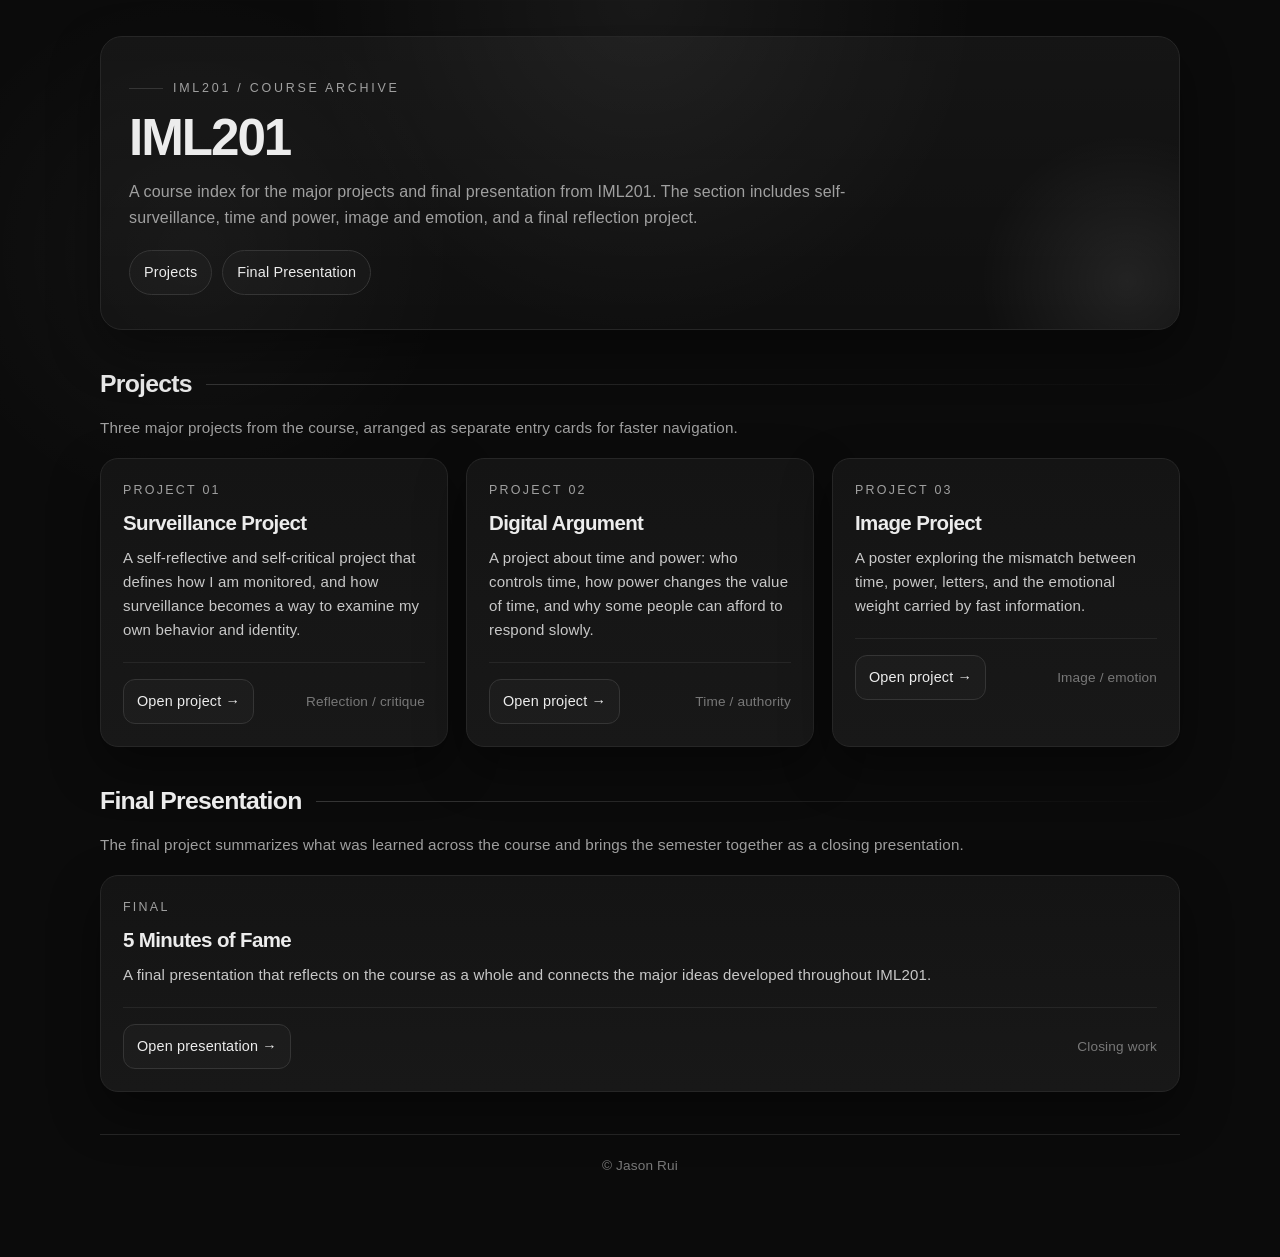
==== IML201/index.html @ 66d614f4 "IML201" ====
<!DOCTYPE html>
<html lang="en">
  <head>
    <meta charset="UTF-8" />
    <meta name="viewport" content="width=device-width, initial-scale=1.0" />
    <title>IML201 | Jason Rui</title>
    <style>
      :root {
        --bg: #0b0b0b;
        --panel: #141414;
        --panel-2: #181818;
        --line: #262626;
        --line-2: #353535;
        --text: #ececec;
        --muted: #a0a0a0;
        --soft: #787878;
        --link: #d8d8d8;
        --radius: 18px;
        --max: 1120px;
        --shadow: 0 20px 50px rgba(0, 0, 0, 0.42);
      }

      * {
        box-sizing: border-box;
      }

      html {
        scroll-behavior: smooth;
      }

      body {
        margin: 0;
        background:
          radial-gradient(circle at top, rgba(255, 255, 255, 0.06), transparent 24%),
          radial-gradient(circle at 15% 20%, rgba(255, 255, 255, 0.035), transparent 18%),
          var(--bg);
        color: var(--text);
        font-family: Inter, -apple-system, BlinkMacSystemFont, "Segoe UI", Roboto, Helvetica, Arial, sans-serif;
        line-height: 1.6;
        letter-spacing: 0.01em;
      }

      a {
        color: var(--link);
        text-decoration: none;
        transition: 0.25s ease;
      }

      a:hover {
        color: #fff;
      }

      .container {
        max-width: var(--max);
        margin: 0 auto;
        padding: 36px 20px 80px;
      }

      .hero {
        padding: 34px 28px;
        border: 1px solid var(--line);
        border-radius: calc(var(--radius) + 4px);
        background: linear-gradient(180deg, rgba(255, 255, 255, 0.04), rgba(255, 255, 255, 0.015));
        box-shadow: var(--shadow);
        position: relative;
        overflow: hidden;
      }

      .hero::after {
        content: "";
        position: absolute;
        inset: auto -10% -38% auto;
        width: 320px;
        height: 320px;
        background: radial-gradient(circle, rgba(255, 255, 255, 0.08), transparent 65%);
        pointer-events: none;
      }

      .eyebrow {
        display: inline-flex;
        align-items: center;
        gap: 10px;
        font-size: 0.78rem;
        text-transform: uppercase;
        letter-spacing: 0.22em;
        color: var(--muted);
        margin-bottom: 14px;
      }

      .eyebrow::before {
        content: "";
        width: 34px;
        height: 1px;
        background: var(--line-2);
      }

      h1 {
        margin: 0;
        font-size: clamp(2.2rem, 4vw, 4rem);
        line-height: 1.03;
        letter-spacing: -0.04em;
        font-weight: 650;
      }

      .hero p {
        margin: 14px 0 0;
        max-width: 760px;
        color: var(--muted);
        font-size: 1rem;
      }

      .hero-links {
        display: flex;
        flex-wrap: wrap;
        gap: 10px;
        margin-top: 20px;
      }

      .chip {
        display: inline-flex;
        align-items: center;
        gap: 8px;
        padding: 10px 14px;
        border: 1px solid var(--line-2);
        border-radius: 999px;
        background: rgba(255, 255, 255, 0.02);
        color: var(--text);
        font-size: 0.9rem;
      }

      .chip:hover {
        background: rgba(255, 255, 255, 0.05);
        border-color: #404040;
      }

      section {
        margin-top: 34px;
      }

      .section-title {
        display: flex;
        align-items: center;
        gap: 14px;
        margin: 0 0 16px;
      }

      .section-title h2 {
        margin: 0;
        font-size: 1.55rem;
        font-weight: 600;
        letter-spacing: -0.03em;
      }

      .section-title .rule {
        flex: 1;
        height: 1px;
        background: linear-gradient(90deg, var(--line-2), transparent);
      }

      .section-note {
        margin: -4px 0 18px;
        color: var(--muted);
        font-size: 0.95rem;
        max-width: 900px;
      }

      .grid {
        display: grid;
        grid-template-columns: repeat(auto-fit, minmax(280px, 1fr));
        gap: 18px;
      }

      .card {
        background: linear-gradient(180deg, var(--panel), var(--panel-2));
        border: 1px solid var(--line);
        border-radius: var(--radius);
        box-shadow: var(--shadow);
        overflow: hidden;
        transition: transform 0.25s ease, border-color 0.25s ease, background 0.25s ease;
      }

      .card:hover {
        transform: translateY(-4px);
        border-color: #3b3b3b;
        background: linear-gradient(180deg, #171717, #1b1b1b);
      }

      .card-inner {
        padding: 22px;
      }

      .card-kicker {
        color: var(--muted);
        font-size: 0.78rem;
        text-transform: uppercase;
        letter-spacing: 0.18em;
        margin-bottom: 10px;
      }

      .card h3 {
        margin: 0;
        font-size: 1.28rem;
        line-height: 1.2;
        letter-spacing: -0.03em;
      }

      .card p {
        margin: 10px 0 0;
        color: #c8c8c8;
        font-size: 0.94rem;
      }

      .card-foot {
        display: flex;
        align-items: center;
        justify-content: space-between;
        gap: 12px;
        margin-top: 20px;
        padding-top: 16px;
        border-top: 1px solid var(--line);
      }

      .button-link {
        display: inline-flex;
        align-items: center;
        gap: 8px;
        padding: 10px 13px;
        border: 1px solid var(--line-2);
        border-radius: 12px;
        background: rgba(255, 255, 255, 0.02);
        color: var(--text);
        font-size: 0.9rem;
        white-space: nowrap;
      }

      .button-link:hover {
        background: rgba(255, 255, 255, 0.05);
        border-color: #434343;
      }

      .status {
        color: var(--soft);
        font-size: 0.85rem;
      }

      .footer {
        margin-top: 42px;
        padding-top: 20px;
        border-top: 1px solid var(--line);
        color: var(--soft);
        font-size: 0.85rem;
        text-align: center;
      }

      @media (max-width: 640px) {
        .container {
          padding: 18px 14px 56px;
        }

        .hero {
          padding: 22px 18px;
        }

        .section-title h2 {
          font-size: 1.25rem;
        }

        .card-inner {
          padding: 18px;
        }

        .card-foot {
          flex-direction: column;
          align-items: flex-start;
        }
      }
    </style>
  </head>
  <body>
    <div class="container">
      <header class="hero">
        <div class="eyebrow">IML201 / Course Archive</div>
        <h1>IML201</h1>
        <p>
          A course index for the major projects and final presentation from IML201.
          The section includes self-surveillance, time and power, image and emotion, and a final reflection project.
        </p>
        <div class="hero-links">
          <a class="chip" href="#projects">Projects</a>
          <a class="chip" href="#final">Final Presentation</a>
        </div>
      </header>

      <section id="projects">
        <div class="section-title">
          <h2>Projects</h2>
          <div class="rule"></div>
        </div>
        <p class="section-note">
          Three major projects from the course, arranged as separate entry cards for faster navigation.
        </p>

        <div class="grid">
          <article class="card">
            <div class="card-inner">
              <div class="card-kicker">Project 01</div>
              <h3>Surveillance Project</h3>
              <p>
                A self-reflective and self-critical project that defines how I am monitored, and how surveillance becomes a way to examine my own behavior and identity.
              </p>
              <div class="card-foot">
                <a class="button-link" href="./Surveillance/index.html">Open project →</a>
                <span class="status">Reflection / critique</span>
              </div>
            </div>
          </article>

          <article class="card">
            <div class="card-inner">
              <div class="card-kicker">Project 02</div>
              <h3>Digital Argument</h3>
              <p>
                A project about time and power: who controls time, how power changes the value of time, and why some people can afford to respond slowly.
              </p>
              <div class="card-foot">
                <a class="button-link" href="./Digital%20Argument/index.html">Open project →</a>
                <span class="status">Time / authority</span>
              </div>
            </div>
          </article>

          <article class="card">
            <div class="card-inner">
              <div class="card-kicker">Project 03</div>
              <h3>Image Project</h3>
              <p>
                A poster exploring the mismatch between time, power, letters, and the emotional weight carried by fast information.
              </p>
              <div class="card-foot">
                <a class="button-link" href="./Image%20Project/index.html">Open project →</a>
                <span class="status">Image / emotion</span>
              </div>
            </div>
          </article>
        </div>
      </section>

      <section id="final">
        <div class="section-title">
          <h2>Final Presentation</h2>
          <div class="rule"></div>
        </div>
        <p class="section-note">
          The final project summarizes what was learned across the course and brings the semester together as a closing presentation.
        </p>

        <div class="grid">
          <article class="card">
            <div class="card-inner">
              <div class="card-kicker">Final</div>
              <h3>5 Minutes of Fame</h3>
              <p>
                A final presentation that reflects on the course as a whole and connects the major ideas developed throughout IML201.
              </p>
              <div class="card-foot">
                <a class="button-link" href="./5%20MINUTES%20OF%20FAME/index.html">Open presentation →</a>
                <span class="status">Closing work</span>
              </div>
            </div>
          </article>
        </div>
      </section>

      <footer class="footer">
        &copy; Jason Rui
      </footer>
    </div>
  </body>
</html>
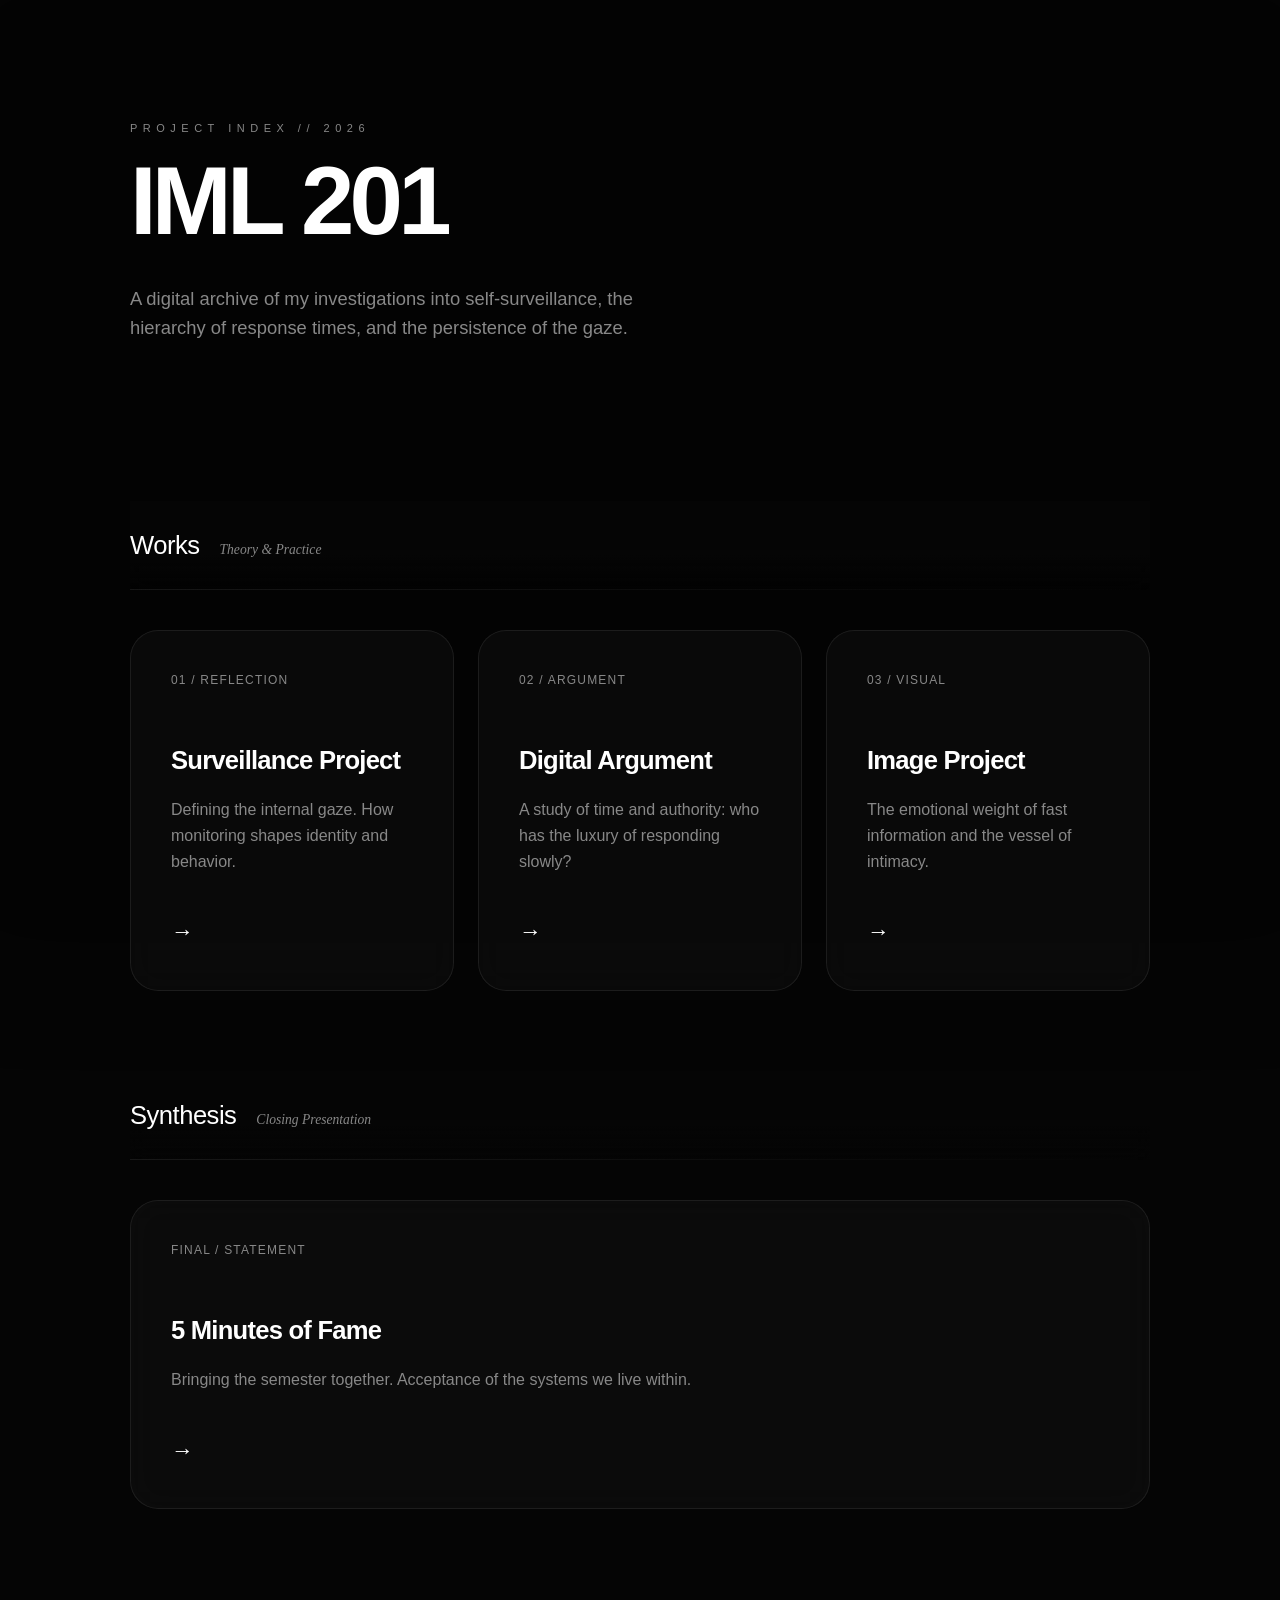
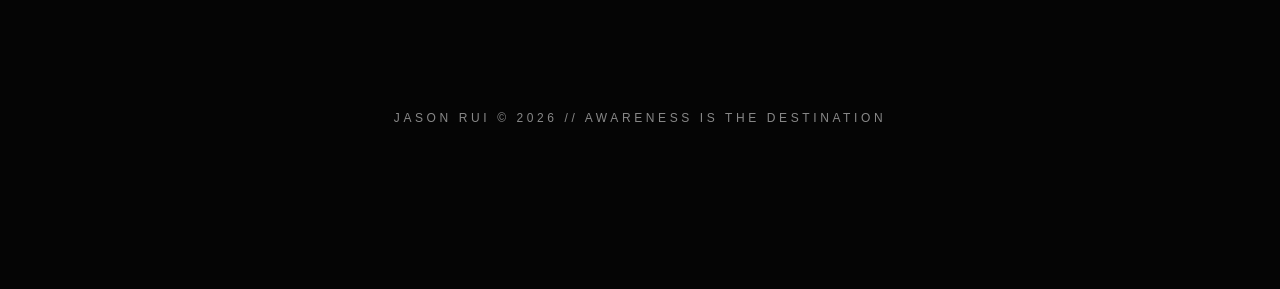
==== commit dbd919d5: "NB" ====
--- a/IML201/index.html
+++ b/IML201/index.html
@@ -1,379 +1,315 @@
 <!DOCTYPE html>
 <html lang="en">
-  <head>
+<head>
     <meta charset="UTF-8" />
     <meta name="viewport" content="width=device-width, initial-scale=1.0" />
-    <title>IML201 | Jason Rui</title>
+    <title>Archive | Jason Rui</title>
     <style>
-      :root {
-        --bg: #0b0b0b;
-        --panel: #141414;
-        --panel-2: #181818;
-        --line: #262626;
-        --line-2: #353535;
-        --text: #ececec;
-        --muted: #a0a0a0;
-        --soft: #787878;
-        --link: #d8d8d8;
-        --radius: 18px;
-        --max: 1120px;
-        --shadow: 0 20px 50px rgba(0, 0, 0, 0.42);
-      }
-
-      * {
-        box-sizing: border-box;
-      }
-
-      html {
-        scroll-behavior: smooth;
-      }
-
-      body {
-        margin: 0;
-        background:
-          radial-gradient(circle at top, rgba(255, 255, 255, 0.06), transparent 24%),
-          radial-gradient(circle at 15% 20%, rgba(255, 255, 255, 0.035), transparent 18%),
-          var(--bg);
-        color: var(--text);
-        font-family: Inter, -apple-system, BlinkMacSystemFont, "Segoe UI", Roboto, Helvetica, Arial, sans-serif;
-        line-height: 1.6;
-        letter-spacing: 0.01em;
-      }
-
-      a {
-        color: var(--link);
-        text-decoration: none;
-        transition: 0.25s ease;
-      }
-
-      a:hover {
-        color: #fff;
-      }
-
-      .container {
-        max-width: var(--max);
-        margin: 0 auto;
-        padding: 36px 20px 80px;
-      }
-
-      .hero {
-        padding: 34px 28px;
-        border: 1px solid var(--line);
-        border-radius: calc(var(--radius) + 4px);
-        background: linear-gradient(180deg, rgba(255, 255, 255, 0.04), rgba(255, 255, 255, 0.015));
-        box-shadow: var(--shadow);
-        position: relative;
-        overflow: hidden;
-      }
-
-      .hero::after {
-        content: "";
-        position: absolute;
-        inset: auto -10% -38% auto;
-        width: 320px;
-        height: 320px;
-        background: radial-gradient(circle, rgba(255, 255, 255, 0.08), transparent 65%);
-        pointer-events: none;
-      }
-
-      .eyebrow {
-        display: inline-flex;
-        align-items: center;
-        gap: 10px;
-        font-size: 0.78rem;
-        text-transform: uppercase;
-        letter-spacing: 0.22em;
-        color: var(--muted);
-        margin-bottom: 14px;
-      }
-
-      .eyebrow::before {
-        content: "";
-        width: 34px;
-        height: 1px;
-        background: var(--line-2);
-      }
-
-      h1 {
-        margin: 0;
-        font-size: clamp(2.2rem, 4vw, 4rem);
-        line-height: 1.03;
-        letter-spacing: -0.04em;
-        font-weight: 650;
-      }
-
-      .hero p {
-        margin: 14px 0 0;
-        max-width: 760px;
-        color: var(--muted);
-        font-size: 1rem;
-      }
-
-      .hero-links {
-        display: flex;
-        flex-wrap: wrap;
-        gap: 10px;
-        margin-top: 20px;
-      }
-
-      .chip {
-        display: inline-flex;
-        align-items: center;
-        gap: 8px;
-        padding: 10px 14px;
-        border: 1px solid var(--line-2);
-        border-radius: 999px;
-        background: rgba(255, 255, 255, 0.02);
-        color: var(--text);
-        font-size: 0.9rem;
-      }
-
-      .chip:hover {
-        background: rgba(255, 255, 255, 0.05);
-        border-color: #404040;
-      }
-
-      section {
-        margin-top: 34px;
-      }
-
-      .section-title {
-        display: flex;
-        align-items: center;
-        gap: 14px;
-        margin: 0 0 16px;
-      }
-
-      .section-title h2 {
-        margin: 0;
-        font-size: 1.55rem;
-        font-weight: 600;
-        letter-spacing: -0.03em;
-      }
-
-      .section-title .rule {
-        flex: 1;
-        height: 1px;
-        background: linear-gradient(90deg, var(--line-2), transparent);
-      }
-
-      .section-note {
-        margin: -4px 0 18px;
-        color: var(--muted);
-        font-size: 0.95rem;
-        max-width: 900px;
-      }
-
-      .grid {
-        display: grid;
-        grid-template-columns: repeat(auto-fit, minmax(280px, 1fr));
-        gap: 18px;
-      }
-
-      .card {
-        background: linear-gradient(180deg, var(--panel), var(--panel-2));
-        border: 1px solid var(--line);
-        border-radius: var(--radius);
-        box-shadow: var(--shadow);
-        overflow: hidden;
-        transition: transform 0.25s ease, border-color 0.25s ease, background 0.25s ease;
-      }
-
-      .card:hover {
-        transform: translateY(-4px);
-        border-color: #3b3b3b;
-        background: linear-gradient(180deg, #171717, #1b1b1b);
-      }
-
-      .card-inner {
-        padding: 22px;
-      }
-
-      .card-kicker {
-        color: var(--muted);
-        font-size: 0.78rem;
-        text-transform: uppercase;
-        letter-spacing: 0.18em;
-        margin-bottom: 10px;
-      }
-
-      .card h3 {
-        margin: 0;
-        font-size: 1.28rem;
-        line-height: 1.2;
-        letter-spacing: -0.03em;
-      }
-
-      .card p {
-        margin: 10px 0 0;
-        color: #c8c8c8;
-        font-size: 0.94rem;
-      }
-
-      .card-foot {
-        display: flex;
-        align-items: center;
-        justify-content: space-between;
-        gap: 12px;
-        margin-top: 20px;
-        padding-top: 16px;
-        border-top: 1px solid var(--line);
-      }
-
-      .button-link {
-        display: inline-flex;
-        align-items: center;
-        gap: 8px;
-        padding: 10px 13px;
-        border: 1px solid var(--line-2);
-        border-radius: 12px;
-        background: rgba(255, 255, 255, 0.02);
-        color: var(--text);
-        font-size: 0.9rem;
-        white-space: nowrap;
-      }
-
-      .button-link:hover {
-        background: rgba(255, 255, 255, 0.05);
-        border-color: #434343;
-      }
-
-      .status {
-        color: var(--soft);
-        font-size: 0.85rem;
-      }
-
-      .footer {
-        margin-top: 42px;
-        padding-top: 20px;
-        border-top: 1px solid var(--line);
-        color: var(--soft);
-        font-size: 0.85rem;
-        text-align: center;
-      }
-
-      @media (max-width: 640px) {
+        :root {
+            --bg: #050505;
+            --card-bg: rgba(20, 20, 20, 0.4);
+            --border: rgba(255, 255, 255, 0.08);
+            --text: #ffffff;
+            --muted: #888888;
+            --accent: #ffffff;
+        }
+
+        * { box-sizing: border-box; }
+        html { scroll-behavior: smooth; }
+
+        body {
+            margin: 0;
+            background-color: var(--bg);
+            color: var(--text);
+            font-family: "Inter", -apple-system, sans-serif;
+            line-height: 1.6;
+            overflow-x: hidden;
+        }
+
+        /* 优化背景：增加一点点视差和动态感 */
+        .bg-overlay {
+            position: fixed;
+            top: -5%; left: -5%;
+            width: 110%; height: 110%;
+            z-index: -1;
+            background: 
+                linear-gradient(to bottom, rgba(0,0,0,0.7), #000),
+                url('./Image Project/assets/FINAL IMAGE PROJECT.png') center/cover no-repeat;
+            filter: blur(60px) saturate(0.5);
+            opacity: 0.4;
+            transition: transform 0.5s cubic-bezier(0.2, 0, 0.2, 1);
+        }
+
         .container {
-          padding: 18px 14px 56px;
-        }
-
-        .hero {
-          padding: 22px 18px;
-        }
-
-        .section-title h2 {
-          font-size: 1.25rem;
-        }
-
-        .card-inner {
-          padding: 18px;
-        }
-
-        .card-foot {
-          flex-direction: column;
-          align-items: flex-start;
-        }
-      }
+            max-width: 1100px;
+            margin: 0 auto;
+            padding: 0 40px 100px;
+        }
+
+        /* --- Header --- */
+        header {
+            padding: 120px 0 60px;
+            animation: fadeIn 1.2s ease-out;
+        }
+
+        @keyframes fadeIn {
+            from { opacity: 0; transform: translateY(10px); }
+            to { opacity: 1; transform: translateY(0); }
+        }
+
+        .eyebrow {
+            font-size: 11px;
+            letter-spacing: 0.5em;
+            text-transform: uppercase;
+            color: var(--muted);
+            margin-bottom: 20px;
+            display: block;
+        }
+
+        h1 {
+            font-size: clamp(3.5rem, 10vw, 6rem);
+            font-weight: 800;
+            margin: 0;
+            letter-spacing: -0.05em;
+            line-height: 0.9;
+        }
+
+        .hero-p {
+            margin-top: 40px;
+            max-width: 550px;
+            font-size: 1.15rem;
+            color: var(--muted);
+            font-weight: 300;
+        }
+
+        /* --- ✨ 核心改动：吸顶标题 --- */
+        section {
+            margin-top: 80px;
+            /* 初始状态用于动画 */
+            opacity: 0;
+            transform: translateY(40px);
+            transition: all 0.8s cubic-bezier(0.2, 0, 0.2, 1);
+        }
+
+        section.visible {
+            opacity: 1;
+            transform: translateY(0);
+        }
+
+        .section-header {
+            position: sticky;
+            top: 0;
+            z-index: 100;
+            display: flex;
+            align-items: baseline;
+            gap: 20px;
+            padding: 24px 0;
+            margin-bottom: 40px;
+            /* 滚动到顶部的模糊背景 */
+            background: linear-gradient(to bottom, var(--bg) 60%, transparent);
+            backdrop-filter: blur(10px);
+        }
+
+        .section-header::after {
+            content: '';
+            position: absolute;
+            bottom: 0; left: 0; width: 100%; height: 1px;
+            background: linear-gradient(to right, var(--border), transparent);
+        }
+
+        .section-header h2 {
+            font-size: 1.6rem;
+            margin: 0;
+            font-weight: 500;
+            letter-spacing: -0.02em;
+        }
+
+        .section-header span {
+            color: var(--muted);
+            font-size: 0.85rem;
+            font-family: serif;
+            font-style: italic;
+        }
+
+        /* --- Grid & Cards --- */
+        .grid {
+            display: grid;
+            grid-template-columns: repeat(auto-fill, minmax(320px, 1fr));
+            gap: 24px;
+        }
+
+        .card {
+            background: var(--card-bg);
+            border: 1px solid var(--border);
+            border-radius: 28px;
+            padding: 40px;
+            text-decoration: none;
+            color: inherit;
+            transition: all 0.5s cubic-bezier(0.23, 1, 0.32, 1);
+            backdrop-filter: blur(16px);
+            display: flex;
+            flex-direction: column;
+            justify-content: space-between;
+            position: relative;
+            overflow: hidden;
+        }
+
+        .card:hover {
+            transform: translateY(-12px) scale(1.02);
+            background: rgba(60, 60, 60, 0.2);
+            border-color: rgba(255, 255, 255, 0.2);
+            box-shadow: 0 30px 60px rgba(0,0,0,0.5);
+        }
+
+        .card-num {
+            font-size: 0.75rem;
+            color: var(--muted);
+            margin-bottom: 50px;
+            letter-spacing: 0.1em;
+            display: block;
+        }
+
+        .card h3 {
+            font-size: 1.6rem;
+            margin: 0 0 16px 0;
+            font-weight: 600;
+            letter-spacing: -0.03em;
+        }
+
+        .card p {
+            font-size: 1rem;
+            color: var(--muted);
+            margin: 0;
+            font-weight: 300;
+        }
+
+        .card-arrow {
+            margin-top: 40px;
+            font-size: 1.4rem;
+            transition: transform 0.4s ease;
+        }
+
+        .card:hover .card-arrow {
+            transform: translateX(8px);
+        }
+
+        /* --- Footer --- */
+        footer {
+            margin-top: 200px;
+            padding-bottom: 60px;
+            text-align: center;
+            color: var(--muted);
+            font-size: 0.75rem;
+            letter-spacing: 0.3em;
+        }
+
+        @media (max-width: 640px) {
+            .container { padding: 0 24px; }
+            h1 { font-size: 3.5rem; }
+            .grid { grid-template-columns: 1fr; }
+            header { padding: 80px 0 40px; }
+        }
     </style>
-  </head>
-  <body>
+</head>
+<body>
+
+    <div class="bg-overlay" id="parallax-bg"></div>
+
     <div class="container">
-      <header class="hero">
-        <div class="eyebrow">IML201 / Course Archive</div>
-        <h1>IML201</h1>
-        <p>
-          A course index for the major projects and final presentation from IML201.
-          The section includes self-surveillance, time and power, image and emotion, and a final reflection project.
-        </p>
-        <div class="hero-links">
-          <a class="chip" href="#projects">Projects</a>
-          <a class="chip" href="#final">Final Presentation</a>
-        </div>
-      </header>
-
-      <section id="projects">
-        <div class="section-title">
-          <h2>Projects</h2>
-          <div class="rule"></div>
-        </div>
-        <p class="section-note">
-          Three major projects from the course, arranged as separate entry cards for faster navigation.
-        </p>
-
-        <div class="grid">
-          <article class="card">
-            <div class="card-inner">
-              <div class="card-kicker">Project 01</div>
-              <h3>Surveillance Project</h3>
-              <p>
-                A self-reflective and self-critical project that defines how I am monitored, and how surveillance becomes a way to examine my own behavior and identity.
-              </p>
-              <div class="card-foot">
-                <a class="button-link" href="./Surveillance/index.html">Open project →</a>
-                <span class="status">Reflection / critique</span>
-              </div>
+        <header>
+            <span class="eyebrow">Project Index // 2026</span>
+            <h1>IML 201</h1>
+            <p class="hero-p">
+                A digital archive of my investigations into self-surveillance, 
+                the hierarchy of response times, and the persistence of the gaze.
+            </p>
+        </header>
+
+        <section id="projects">
+            <div class="section-header">
+                <h2>Works</h2>
+                <span>Theory & Practice</span>
             </div>
-          </article>
-
-          <article class="card">
-            <div class="card-inner">
-              <div class="card-kicker">Project 02</div>
-              <h3>Digital Argument</h3>
-              <p>
-                A project about time and power: who controls time, how power changes the value of time, and why some people can afford to respond slowly.
-              </p>
-              <div class="card-foot">
-                <a class="button-link" href="./Digital%20Argument/index.html">Open project →</a>
-                <span class="status">Time / authority</span>
-              </div>
+            
+            <div class="grid">
+                <a href="./Surveillance/index.html" class="card">
+                    <div>
+                        <span class="card-num">01 / REFLECTION</span>
+                        <h3>Surveillance Project</h3>
+                        <p>Defining the internal gaze. How monitoring shapes identity and behavior.</p>
+                    </div>
+                    <div class="card-arrow">→</div>
+                </a>
+
+                <a href="./Digital Argument/index.html" class="card">
+                    <div>
+                        <span class="card-num">02 / ARGUMENT</span>
+                        <h3>Digital Argument</h3>
+                        <p>A study of time and authority: who has the luxury of responding slowly?</p>
+                    </div>
+                    <div class="card-arrow">→</div>
+                </a>
+
+                <a href="./Image Project/index.html" class="card">
+                    <div>
+                        <span class="card-num">03 / VISUAL</span>
+                        <h3>Image Project</h3>
+                        <p>The emotional weight of fast information and the vessel of intimacy.</p>
+                    </div>
+                    <div class="card-arrow">→</div>
+                </a>
             </div>
-          </article>
-
-          <article class="card">
-            <div class="card-inner">
-              <div class="card-kicker">Project 03</div>
-              <h3>Image Project</h3>
-              <p>
-                A poster exploring the mismatch between time, power, letters, and the emotional weight carried by fast information.
-              </p>
-              <div class="card-foot">
-                <a class="button-link" href="./Image%20Project/index.html">Open project →</a>
-                <span class="status">Image / emotion</span>
-              </div>
+        </section>
+
+        <section id="final">
+            <div class="section-header">
+                <h2>Synthesis</h2>
+                <span>Closing Presentation</span>
             </div>
-          </article>
-        </div>
-      </section>
-
-      <section id="final">
-        <div class="section-title">
-          <h2>Final Presentation</h2>
-          <div class="rule"></div>
-        </div>
-        <p class="section-note">
-          The final project summarizes what was learned across the course and brings the semester together as a closing presentation.
-        </p>
-
-        <div class="grid">
-          <article class="card">
-            <div class="card-inner">
-              <div class="card-kicker">Final</div>
-              <h3>5 Minutes of Fame</h3>
-              <p>
-                A final presentation that reflects on the course as a whole and connects the major ideas developed throughout IML201.
-              </p>
-              <div class="card-foot">
-                <a class="button-link" href="./5%20MINUTES%20OF%20FAME/index.html">Open presentation →</a>
-                <span class="status">Closing work</span>
-              </div>
+
+            <div class="grid">
+                <a href="./5 MINUTES OF FAME/index.html" class="card" style="grid-column: 1 / -1;">
+                    <div>
+                        <span class="card-num">FINAL / STATEMENT</span>
+                        <h3>5 Minutes of Fame</h3>
+                        <p>Bringing the semester together. Acceptance of the systems we live within.</p>
+                    </div>
+                    <div class="card-arrow">→</div>
+                </a>
             </div>
-          </article>
-        </div>
-      </section>
-
-      <footer class="footer">
-        &copy; Jason Rui
-      </footer>
+        </section>
+
+        <footer>
+            JASON RUI &copy; 2026 // AWARENESS IS THE DESTINATION
+        </footer>
     </div>
-  </body>
+
+    <script>
+        // 1. 滚动入场动画 (Intersection Observer)
+        const observerOptions = {
+            threshold: 0.1,
+            rootMargin: "0px 0px -50px 0px"
+        };
+
+        const observer = new IntersectionObserver((entries) => {
+            entries.forEach(entry => {
+                if (entry.isIntersecting) {
+                    entry.target.classList.add('visible');
+                }
+            });
+        }, observerOptions);
+
+        document.querySelectorAll('section').forEach(section => {
+            observer.observe(section);
+        });
+
+        // 2. 背景视差效果 (Parallax)
+        window.addEventListener('scroll', () => {
+            const scrolled = window.pageYOffset;
+            const bg = document.getElementById('parallax-bg');
+            // 随滚动微调背景位置和模糊度
+            bg.style.transform = `translateY(${scrolled * 0.1}px)`;
+        });
+    </script>
+</body>
 </html>
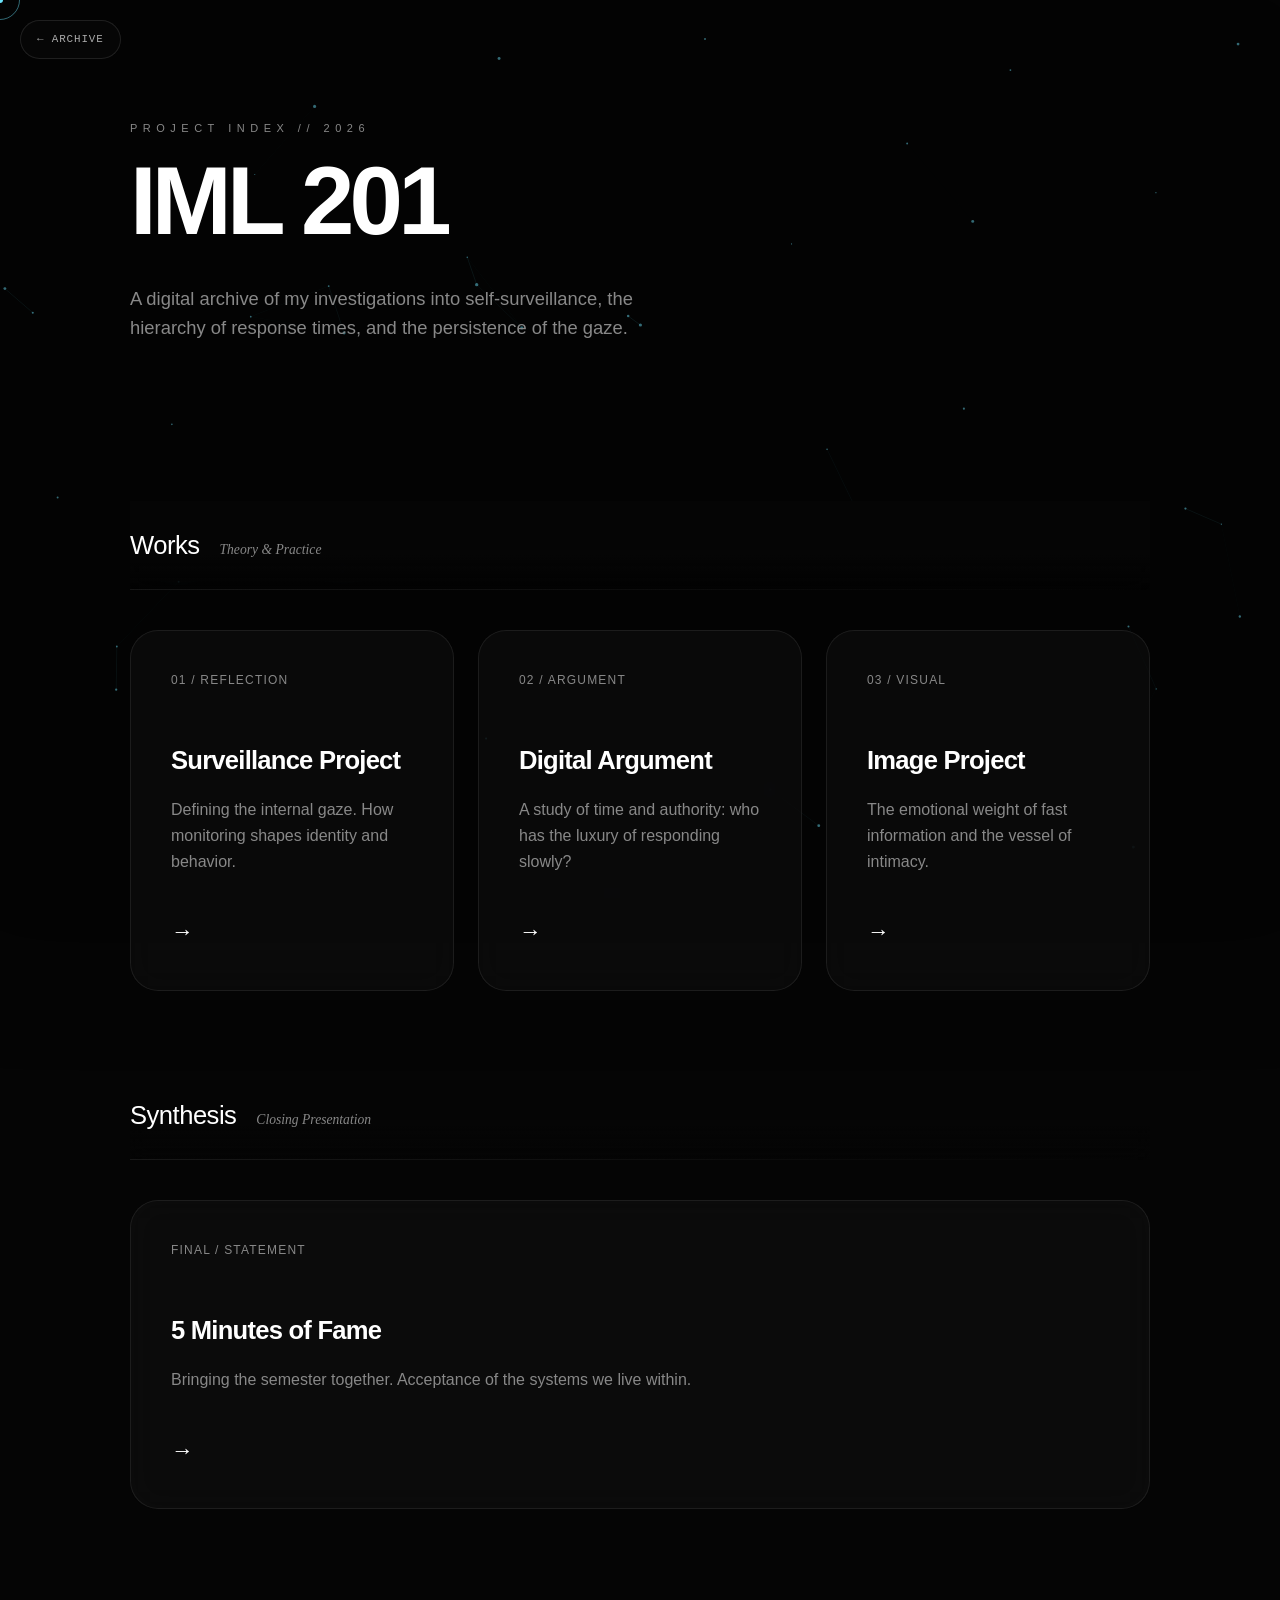
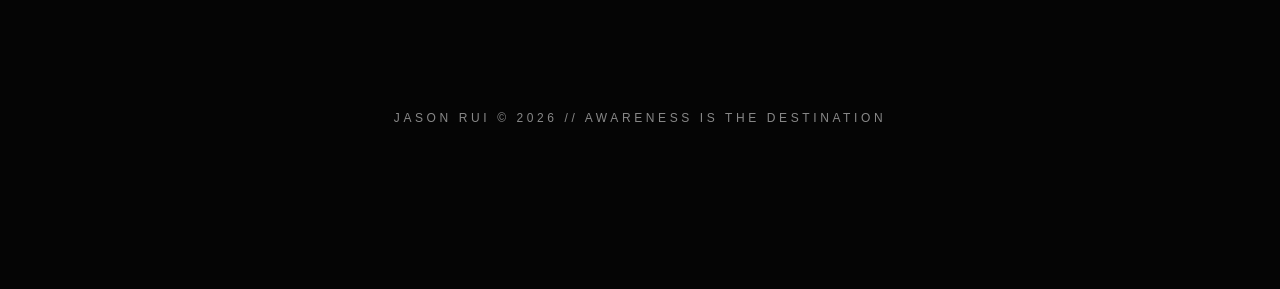
==== commit a1b14d51: "cursor!!!!!!!!" ====
--- a/IML201/index.html
+++ b/IML201/index.html
@@ -210,8 +210,15 @@
             header { padding: 80px 0 40px; }
         }
     </style>
+    <link rel="stylesheet" href="../css/archive-lite.css" />
 </head>
 <body>
+
+    <canvas id="particle-canvas" aria-hidden="true"></canvas>
+    <div class="cursor-dot" aria-hidden="true"></div>
+    <div class="cursor-ring" aria-hidden="true"></div>
+    <div class="page-transition" aria-hidden="true"><div class="panel"></div><div class="panel"></div><div class="panel"></div><div class="panel"></div><div class="panel"></div></div>
+    <a class="archive-back" href="../index.html">&larr; Archive</a>
 
     <div class="bg-overlay" id="parallax-bg"></div>
 
@@ -311,5 +318,6 @@
             bg.style.transform = `translateY(${scrolled * 0.1}px)`;
         });
     </script>
+    <script src="../js/archive-lite.js"></script>
 </body>
 </html>
--- a/css/archive-lite.css
+++ b/css/archive-lite.css
@@ -0,0 +1,116 @@
+/* Shared interactive layer for sub-pages */
+#particle-canvas {
+  position: fixed;
+  inset: 0;
+  z-index: 0;
+  pointer-events: none;
+}
+
+html.has-custom-cursor,
+html.has-custom-cursor * { cursor: none !important; }
+
+.cursor-dot,
+.cursor-ring {
+  position: fixed;
+  top: 0;
+  left: 0;
+  border-radius: 50%;
+  pointer-events: none;
+  z-index: 9999;
+  transform: translate(-50%, -50%);
+  will-change: transform;
+}
+
+.cursor-dot {
+  width: 6px;
+  height: 6px;
+  background: #6ee7ff;
+  mix-blend-mode: difference;
+}
+
+.cursor-ring {
+  width: 40px;
+  height: 40px;
+  border: 1px solid rgba(110, 231, 255, 0.45);
+  transition: width 0.35s cubic-bezier(0.16, 1, 0.3, 1), height 0.35s cubic-bezier(0.16, 1, 0.3, 1), border-color 0.35s ease, background 0.35s ease;
+}
+
+.cursor-ring.is-hover {
+  width: 64px;
+  height: 64px;
+  background: rgba(110, 231, 255, 0.06);
+  border-color: rgba(110, 231, 255, 0.7);
+}
+
+.page-transition {
+  position: fixed;
+  inset: 0;
+  z-index: 10000;
+  pointer-events: none;
+  display: grid;
+  grid-template-columns: repeat(5, 1fr);
+}
+
+.page-transition .panel {
+  background: #6ee7ff;
+  transform: scaleY(0);
+  transform-origin: bottom;
+}
+
+.page-transition.is-active { pointer-events: all; }
+
+.page-transition.is-active .panel {
+  animation: lite-curtain 0.55s cubic-bezier(0.16, 1, 0.3, 1) forwards;
+}
+
+.page-transition.is-active .panel:nth-child(2) { animation-delay: 0.04s; }
+.page-transition.is-active .panel:nth-child(3) { animation-delay: 0.08s; }
+.page-transition.is-active .panel:nth-child(4) { animation-delay: 0.12s; }
+.page-transition.is-active .panel:nth-child(5) { animation-delay: 0.16s; }
+
+@keyframes lite-curtain {
+  to { transform: scaleY(1); transform-origin: top; }
+}
+
+.archive-back {
+  position: fixed;
+  top: 20px;
+  left: 20px;
+  z-index: 200;
+  display: inline-flex;
+  align-items: center;
+  gap: 8px;
+  padding: 10px 16px;
+  border-radius: 999px;
+  border: 1px solid rgba(255, 255, 255, 0.1);
+  background: rgba(8, 8, 8, 0.75);
+  backdrop-filter: blur(12px);
+  color: #aaa;
+  font-family: "IBM Plex Mono", ui-monospace, monospace;
+  font-size: 0.68rem;
+  letter-spacing: 0.08em;
+  text-transform: uppercase;
+  text-decoration: none;
+  transition: color 0.25s ease, border-color 0.25s ease, background 0.25s ease;
+}
+
+.archive-back:hover {
+  color: #fff;
+  border-color: rgba(110, 231, 255, 0.4);
+  background: rgba(12, 12, 16, 0.9);
+}
+
+body > .container,
+.container {
+  position: relative;
+  z-index: 2;
+}
+
+@media (max-width: 860px) {
+  .cursor-dot, .cursor-ring { display: none; }
+  html.has-custom-cursor, html.has-custom-cursor * { cursor: auto !important; }
+}
+
+@media (prefers-reduced-motion: reduce) {
+  .page-transition .panel { animation: none !important; }
+}
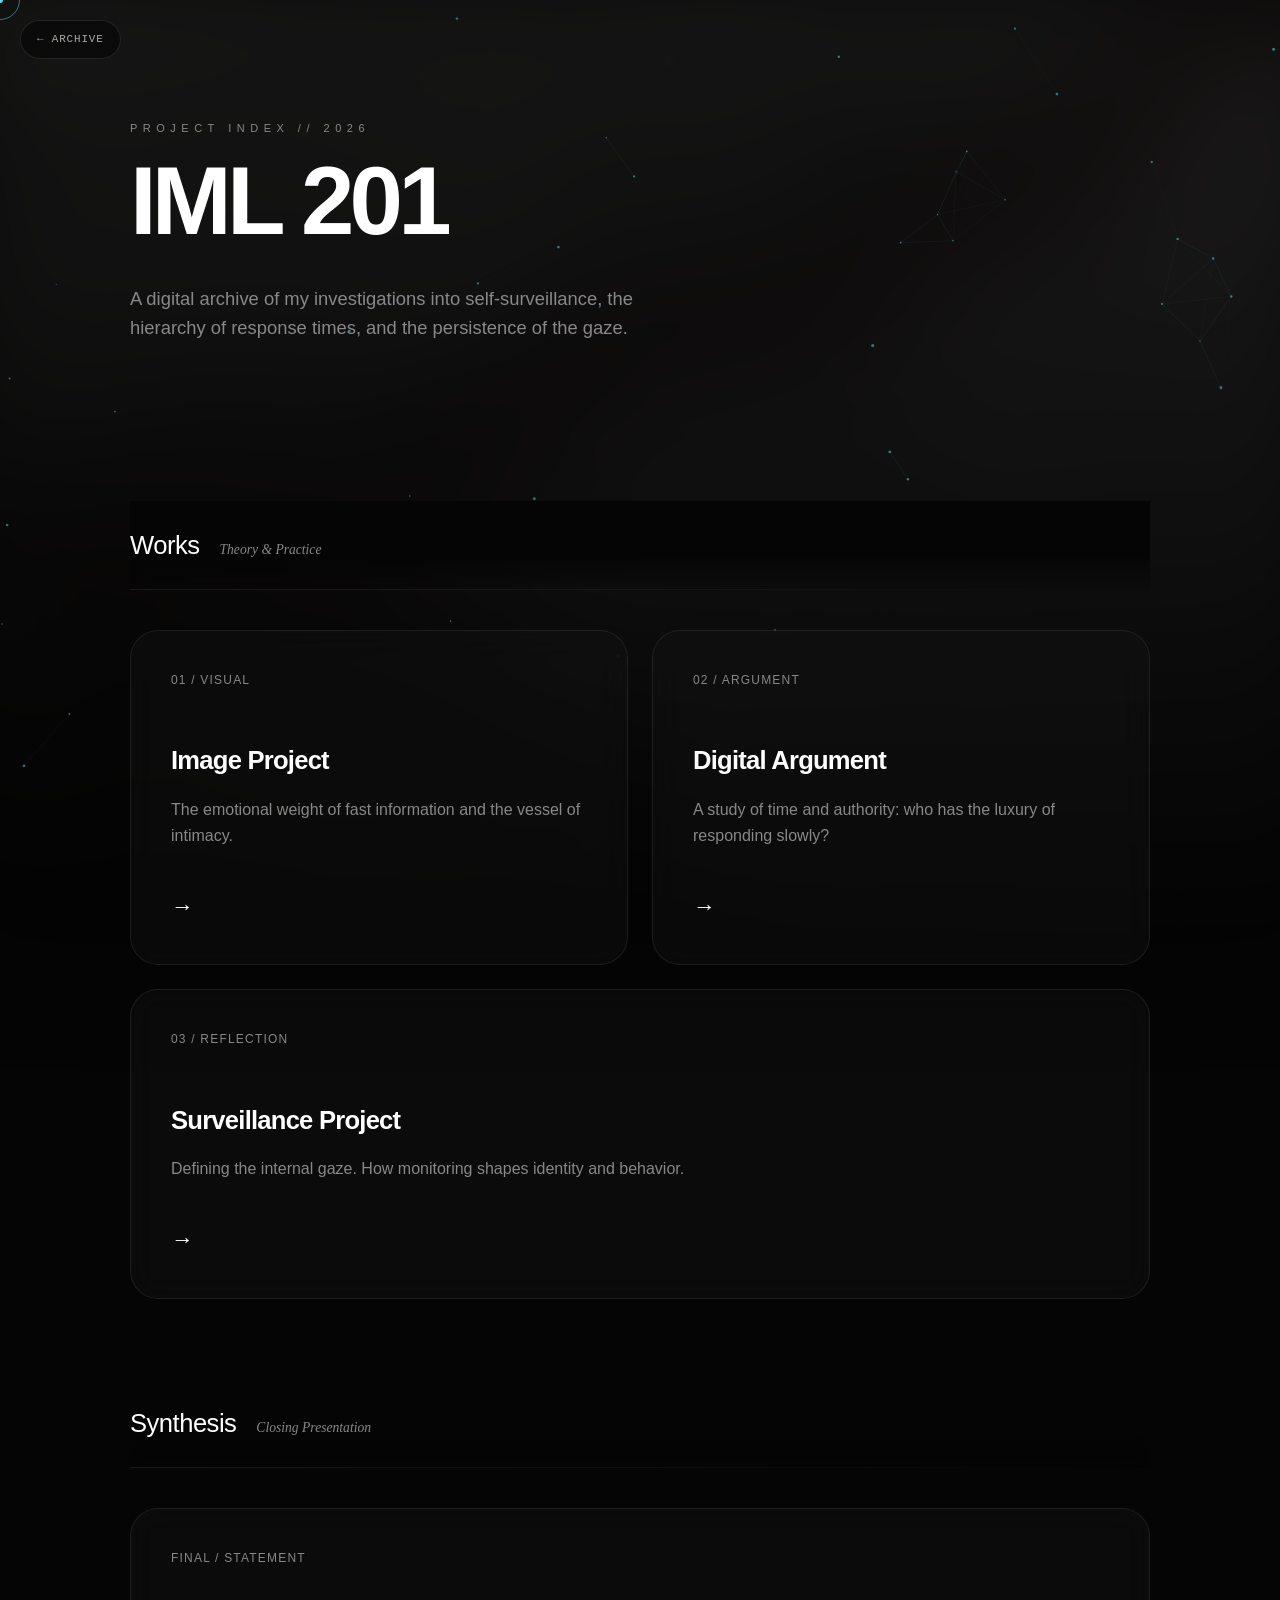
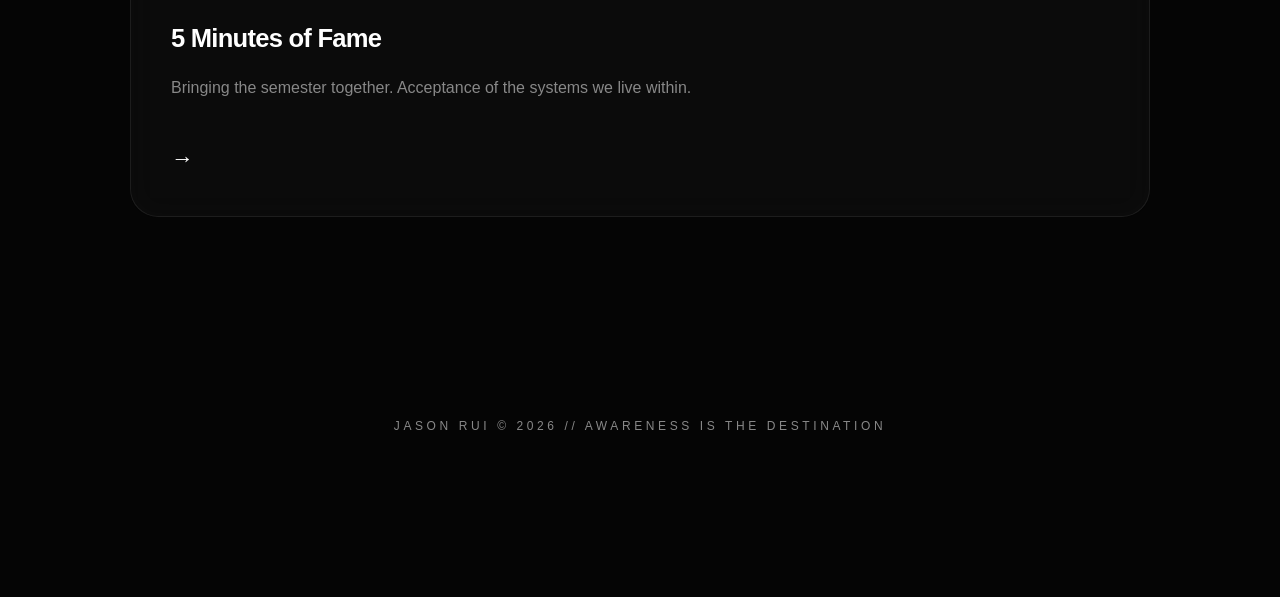
==== commit b058503e: "Cursorrevise" ====
--- a/IML201/index.html
+++ b/IML201/index.html
@@ -34,7 +34,7 @@
             z-index: -1;
             background: 
                 linear-gradient(to bottom, rgba(0,0,0,0.7), #000),
-                url('./Image Project/assets/FINAL IMAGE PROJECT.png') center/cover no-repeat;
+                url('./assets/FINAL IMAGE PROJECT.png') center/cover no-repeat;
             filter: blur(60px) saturate(0.5);
             opacity: 0.4;
             transition: transform 0.5s cubic-bezier(0.2, 0, 0.2, 1);
@@ -136,6 +136,25 @@
             display: grid;
             grid-template-columns: repeat(auto-fill, minmax(320px, 1fr));
             gap: 24px;
+        }
+
+        /* 三个项目：上二下一，避免右下角空一块 */
+        .grid-projects {
+            grid-template-columns: repeat(2, 1fr);
+        }
+
+        .grid-projects .card:last-child {
+            grid-column: 1 / -1;
+        }
+
+        @media (max-width: 720px) {
+            .grid-projects {
+                grid-template-columns: 1fr;
+            }
+
+            .grid-projects .card:last-child {
+                grid-column: auto;
+            }
         }
 
         .card {
@@ -217,7 +236,6 @@
     <canvas id="particle-canvas" aria-hidden="true"></canvas>
     <div class="cursor-dot" aria-hidden="true"></div>
     <div class="cursor-ring" aria-hidden="true"></div>
-    <div class="page-transition" aria-hidden="true"><div class="panel"></div><div class="panel"></div><div class="panel"></div><div class="panel"></div><div class="panel"></div></div>
     <a class="archive-back" href="../index.html">&larr; Archive</a>
 
     <div class="bg-overlay" id="parallax-bg"></div>
@@ -238,17 +256,17 @@
                 <span>Theory & Practice</span>
             </div>
             
-            <div class="grid">
-                <a href="./Surveillance/index.html" class="card">
+            <div class="grid grid-projects">
+                <a href="./assets/FINAL IMAGE PROJECT.png" class="card" target="_blank" rel="noopener">
                     <div>
-                        <span class="card-num">01 / REFLECTION</span>
-                        <h3>Surveillance Project</h3>
-                        <p>Defining the internal gaze. How monitoring shapes identity and behavior.</p>
+                        <span class="card-num">01 / VISUAL</span>
+                        <h3>Image Project</h3>
+                        <p>The emotional weight of fast information and the vessel of intimacy.</p>
                     </div>
                     <div class="card-arrow">→</div>
                 </a>
 
-                <a href="./Digital Argument/index.html" class="card">
+                <a href="https://drive.google.com/file/d/1cKXr0EIXuREf8eYTq1goNjvhq_KpqQdV/view?usp=sharing" class="card" target="_blank" rel="noopener">
                     <div>
                         <span class="card-num">02 / ARGUMENT</span>
                         <h3>Digital Argument</h3>
@@ -257,11 +275,11 @@
                     <div class="card-arrow">→</div>
                 </a>
 
-                <a href="./Image Project/index.html" class="card">
+                <a href="https://drive.google.com/file/d/11W2l3atdvMuZHadM60sqAM8Ow-t1MdpK/view?usp=sharing" class="card" target="_blank" rel="noopener">
                     <div>
-                        <span class="card-num">03 / VISUAL</span>
-                        <h3>Image Project</h3>
-                        <p>The emotional weight of fast information and the vessel of intimacy.</p>
+                        <span class="card-num">03 / REFLECTION</span>
+                        <h3>Surveillance Project</h3>
+                        <p>Defining the internal gaze. How monitoring shapes identity and behavior.</p>
                     </div>
                     <div class="card-arrow">→</div>
                 </a>
